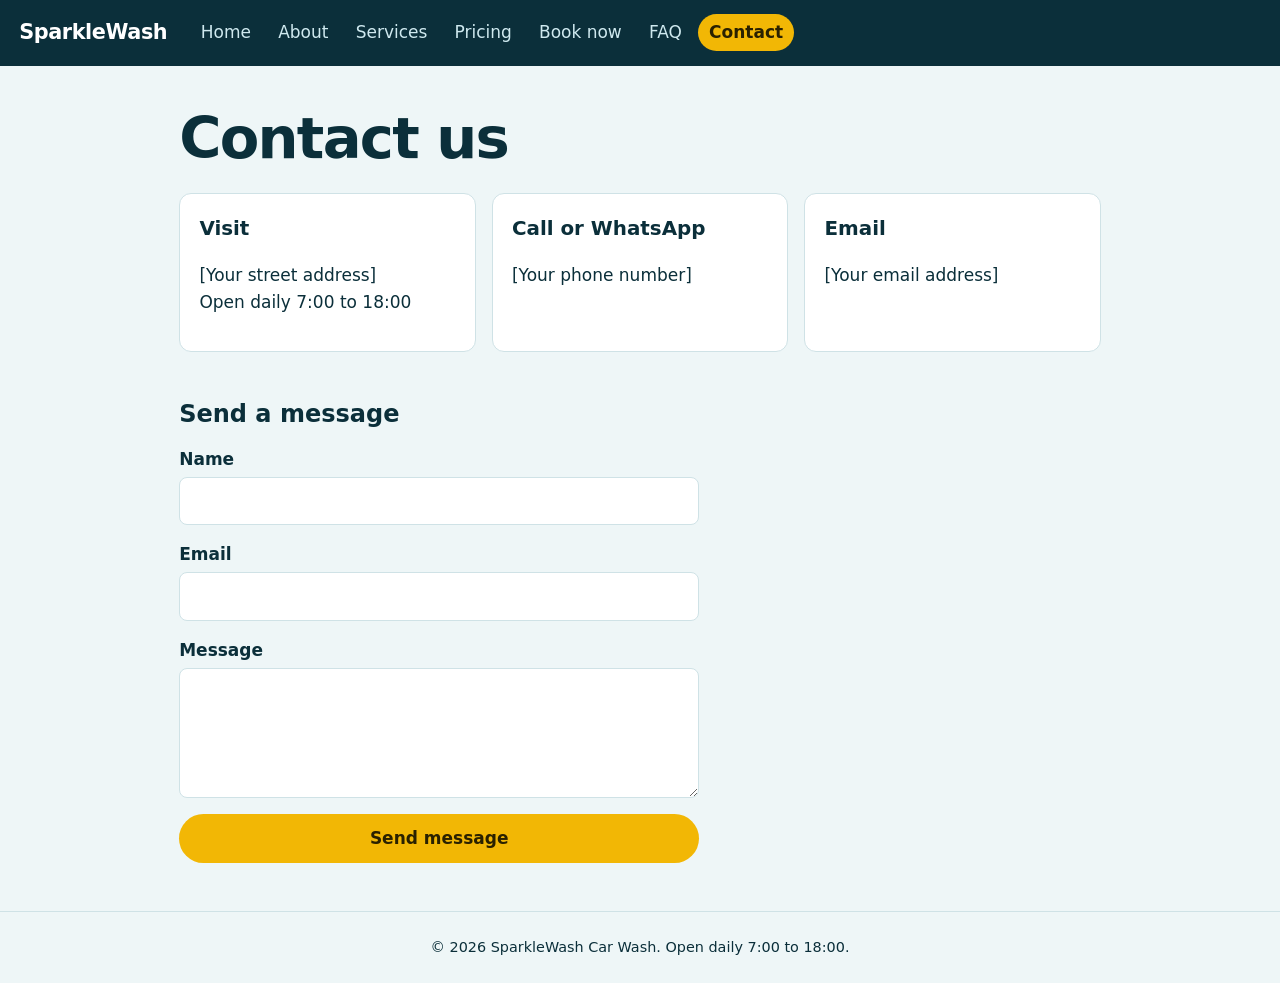
==== contact.html @ 0b6db598 "Add files via upload Add contact page" ====
<!DOCTYPE html><html lang="en"><head><meta charset="utf-8"><meta name="viewport" content="width=device-width,initial-scale=1"><title>Contact | SparkleWash</title><link rel="stylesheet" href="style.css"></head><body><header><a class="logo" href="index.html">SparkleWash</a><nav>
<a href="index.html">Home</a>
<a href="about.html">About</a>
<a href="services.html">Services</a>
<a href="pricing.html">Pricing</a>
<a href="booking.html">Book now</a>
<a href="faq.html">FAQ</a>
<a href="contact.html" aria-current="page">Contact</a>
</nav></header>
<main><h1>Contact us</h1><div class="grid">
<div class="card"><h3>Visit</h3><p>[Your street address]<br>Open daily 7:00 to 18:00</p></div>
<div class="card"><h3>Call or WhatsApp</h3><p>[Your phone number]</p></div>
<div class="card"><h3>Email</h3><p>[Your email address]</p></div></div>
<h2>Send a message</h2>
<form id="m"><label>Name<input required></label><label>Email<input type="email" required></label><label>Message<textarea rows="4" required></textarea></label><button class="btn" type="submit">Send message</button></form>
<div id="r" class="ok" role="status" hidden>Message sent. We will reply within one working day.</div></main>
<script>
var m=document.getElementById('m');m.addEventListener('submit',function(e){e.preventDefault();m.reset();document.getElementById('r').hidden=false;});
</script>
<footer>&copy; 2026 SparkleWash Car Wash. Open daily 7:00 to 18:00.</footer></body></html>
---- style.css ----
:root{--ink:#0b2f3a;--blue:#0e7c9b;--foam:#eef6f7;--card:#fff;--line:#cfe2e6;--sun:#f2b705;--on-sun:#2a2100}
@media(prefers-color-scheme:dark){:root{--ink:#e6f2f4;--blue:#5cc3de;--foam:#0b1d24;--card:#10272f;--line:#244651;--sun:#f2b705;--on-sun:#2a2100}}
*{box-sizing:border-box}
body{margin:0;font:17px/1.6 "Trebuchet MS","Segoe UI",system-ui,sans-serif;color:var(--ink);background:var(--foam)}
a{color:var(--blue)}
:focus-visible{outline:3px solid var(--sun);outline-offset:2px}
header{background:var(--ink);padding:.9rem 1.2rem;display:flex;flex-wrap:wrap;gap:.6rem 1.4rem;align-items:center}
@media(prefers-color-scheme:dark){header{background:#06131a}}
.logo{font-weight:800;font-size:1.3rem;color:#fff;text-decoration:none;letter-spacing:-.02em}
nav{display:flex;flex-wrap:wrap;gap:.2rem .3rem}
nav a{color:#cfe9ef;text-decoration:none;padding:.3rem .7rem;border-radius:99px}
nav a:hover{background:#ffffff22}
nav a[aria-current]{background:var(--sun);color:var(--on-sun);font-weight:700}
main{max-width:960px;margin:0 auto;padding:2rem 1.2rem 3rem}
h1{font-size:clamp(2.2rem,6vw,3.6rem);line-height:1.05;letter-spacing:-.03em;margin:.2em 0 .4em}
h2{font-size:1.5rem;margin:1.8em 0 .5em}
.hero{background:var(--ink);color:#fff;border-radius:0 0 50% 50%/0 0 40px 40px;margin:0;padding:3.5rem 1.2rem 4.5rem}
@media(prefers-color-scheme:dark){.hero{background:#06131a}}
.hero div{max-width:960px;margin:0 auto}
.hero p{max-width:34em;color:#cfe9ef;font-size:1.15rem}
.btn{display:inline-block;background:var(--sun);color:var(--on-sun);font-weight:700;padding:.7rem 1.4rem;border-radius:99px;text-decoration:none;border:0;font:inherit;font-weight:700;cursor:pointer}
.btn:hover{filter:brightness(1.08)}
.grid{display:grid;gap:1rem;grid-template-columns:repeat(auto-fit,minmax(250px,1fr))}
.card{background:var(--card);border:1px solid var(--line);border-radius:12px;padding:1.1rem 1.2rem}
.card h3{margin:.1em 0 .3em}
.price{font-weight:800;color:var(--blue)}
.wrap{overflow-x:auto}
table{border-collapse:collapse;width:100%;background:var(--card)}
th,td{padding:.7rem .9rem;text-align:left;border-bottom:1px solid var(--line)}
th{background:var(--ink);color:#fff}
@media(prefers-color-scheme:dark){th{background:#06131a}}
form{display:grid;gap:1rem;max-width:520px}
label{display:grid;gap:.25rem;font-weight:700}
input,select,textarea{font:inherit;padding:.6rem;border:1px solid var(--line);border-radius:8px;background:var(--card);color:var(--ink)}
details{background:var(--card);border:1px solid var(--line);border-radius:10px;padding:.8rem 1rem;margin-bottom:.7rem}
summary{cursor:pointer;font-weight:700}
.ok{background:var(--card);border-left:6px solid var(--blue);padding:1rem;border-radius:8px}
footer{text-align:center;padding:1.5rem;border-top:1px solid var(--line);font-size:.9rem}
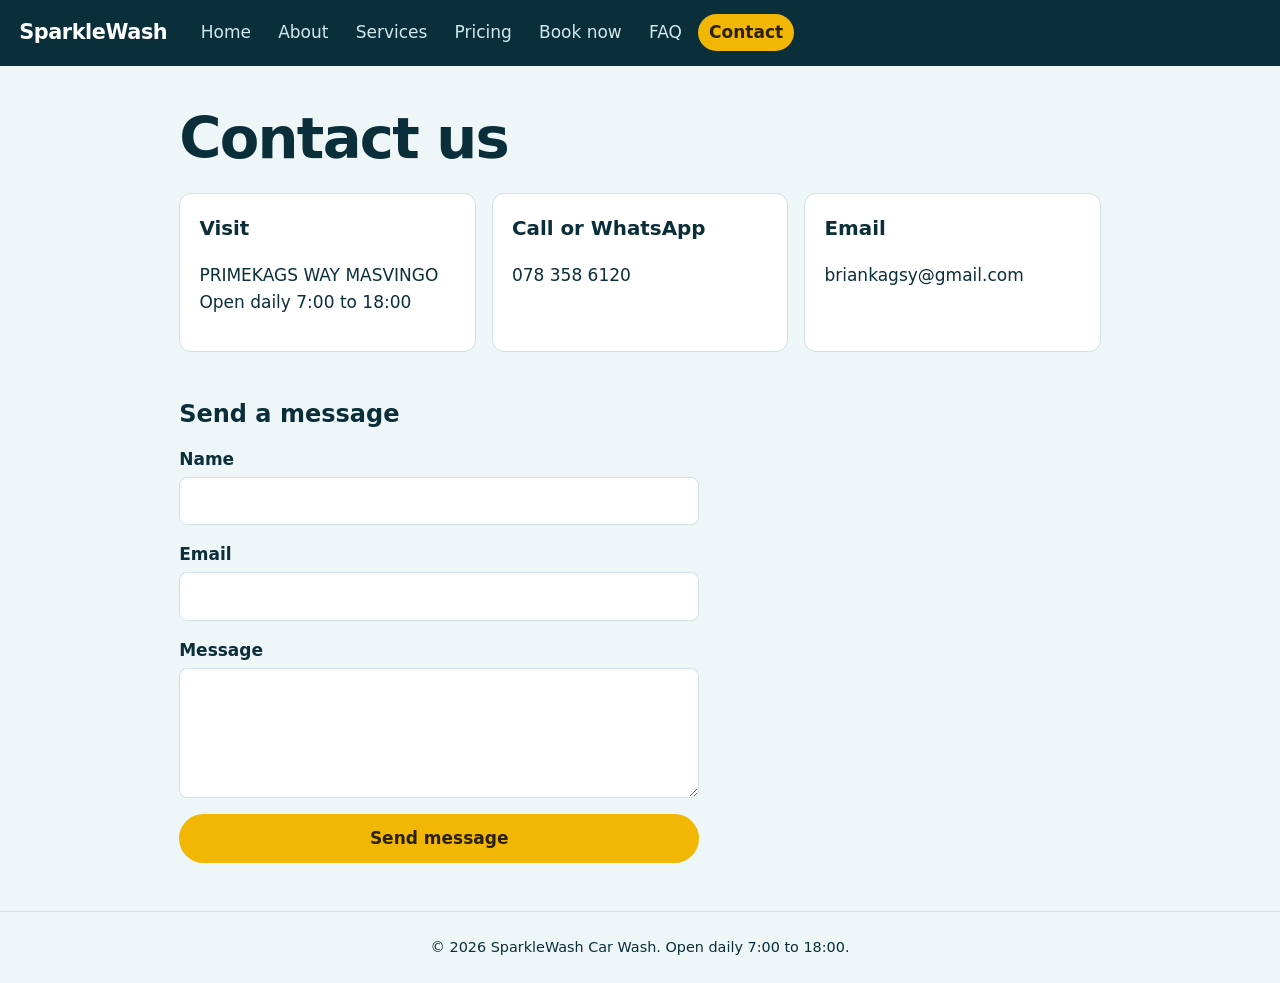
==== commit 14c38517: "updated contact.html updated contact.html" ====
--- a/contact.html
+++ b/contact.html
@@ -8,9 +8,9 @@
 <a href="contact.html" aria-current="page">Contact</a>
 </nav></header>
 <main><h1>Contact us</h1><div class="grid">
-<div class="card"><h3>Visit</h3><p>[Your street address]<br>Open daily 7:00 to 18:00</p></div>
-<div class="card"><h3>Call or WhatsApp</h3><p>[Your phone number]</p></div>
-<div class="card"><h3>Email</h3><p>[Your email address]</p></div></div>
+<div class="card"><h3>Visit</h3><p>PRIMEKAGS WAY MASVINGO<br>Open daily 7:00 to 18:00</p></div>
+<div class="card"><h3>Call or WhatsApp</h3><p>078 358 6120</p></div>
+<div class="card"><h3>Email</h3><p>briankagsy@gmail.com</p></div></div>
 <h2>Send a message</h2>
 <form id="m"><label>Name<input required></label><label>Email<input type="email" required></label><label>Message<textarea rows="4" required></textarea></label><button class="btn" type="submit">Send message</button></form>
 <div id="r" class="ok" role="status" hidden>Message sent. We will reply within one working day.</div></main>
